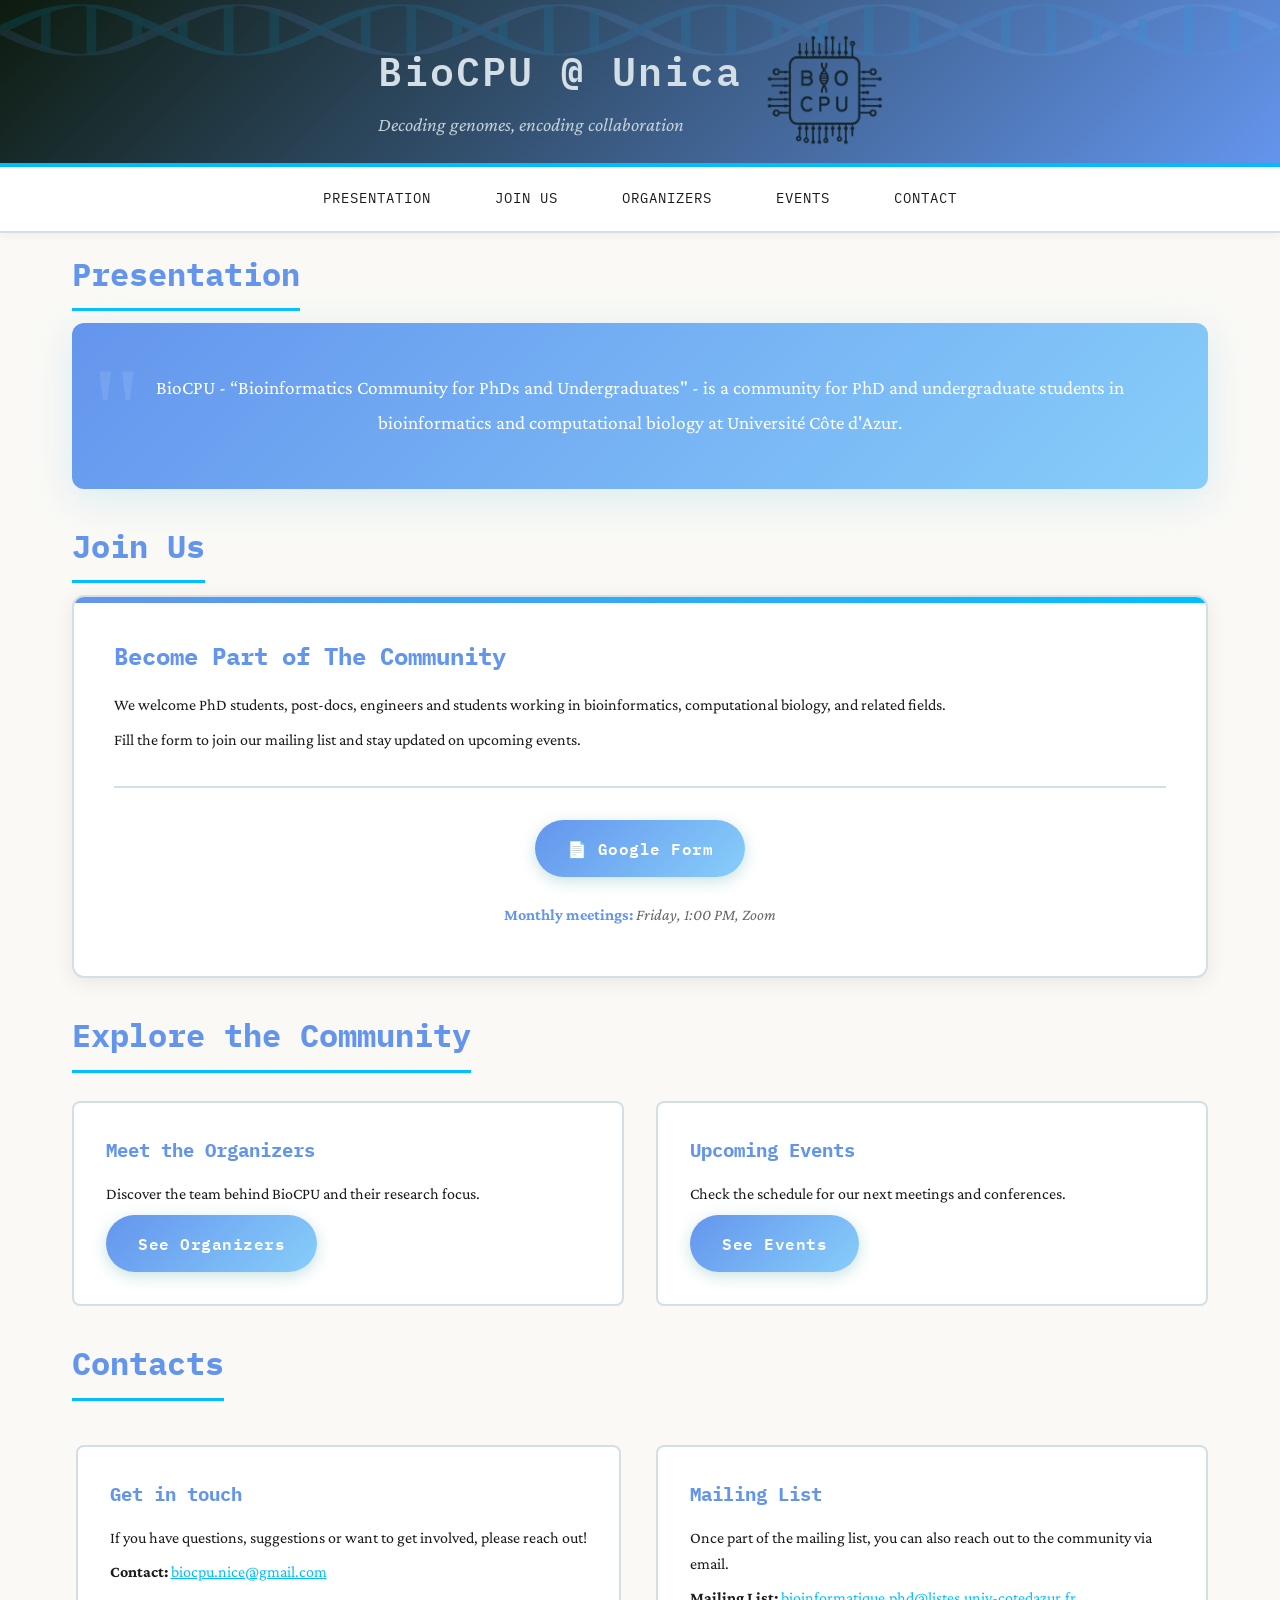
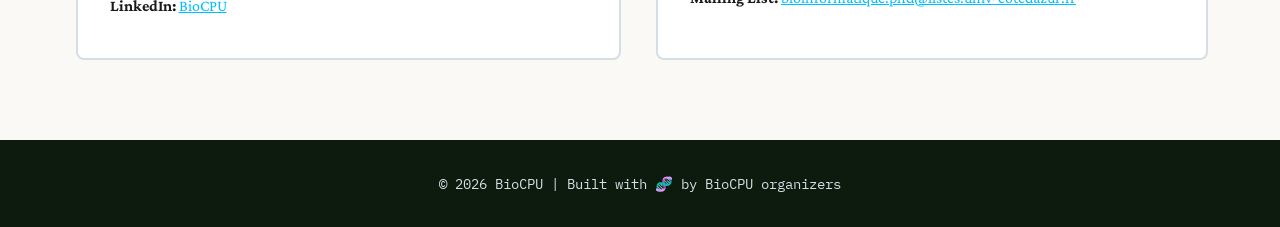
==== index.html @ 8f68344a "Initial commit" ====
<!DOCTYPE html>
<html lang="en">
<head>
    <meta charset="UTF-8">
    <meta name="viewport" content="width=device-width, initial-scale=1.0">
    <title>BioCPU</title>
    <link rel="preconnect" href="https://fonts.googleapis.com">
    <link rel="preconnect" href="https://fonts.gstatic.com" crossorigin>
    <link href="https://fonts.googleapis.com/css2?family=IBM+Plex+Mono:wght@400;500;600&family=Crimson+Pro:wght@400;600&display=swap" rel="stylesheet">
    <link rel="stylesheet" href="css/style.css">
</head>
<header>
    <div class="dna-header-animation">
        <svg viewBox="0 0 200 200" preserveAspectRatio="none">
            <defs>
                <linearGradient id="strand1" x1="0%" y1="0%" x2="100%" y2="0%">
                    <stop offset="0%" style="stop-color:#6495ed;stop-opacity:0.8" />
                    <stop offset="50%" style="stop-color:#87cefa;stop-opacity:1" />
                    <stop offset="100%" style="stop-color:#00bfff;stop-opacity:0.8" />
                </linearGradient>
                <linearGradient id="strand2" x1="0%" y1="0%" x2="100%" y2="0%">
                    <stop offset="0%" style="stop-color:#00bfff;stop-opacity:0.8" />
                    <stop offset="50%" style="stop-color:#6495ed;stop-opacity:1" />
                    <stop offset="100%" style="stop-color:#87cefa;stop-opacity:0.8" />
                </linearGradient>
            </defs>
            
            <path class="helix-path helix-path-1" stroke="url(#strand1)" fill="none" stroke-width="3" />
            <path class="helix-path helix-path-2" stroke="url(#strand2)" fill="none" stroke-width="3" />
            
            <g class="base-pairs"></g>
        </svg>
    </div>

    <div class="header-content">
        <div class="header-text">
            <h1>BioCPU @ Unica</h1>
            <p class="tagline">Decoding genomes, encoding collaboration</p>
        </div>
        <img src="image/biocpu_logo.png" alt="logo" class="header-logo">
    </div>
</header>
<body>
    <nav>
        <ul>
            <li><a href="index.html#mission">Presentation</a></li>
            <li><a href="index.html#join">Join Us</a></li>
            <li><a href="organizers.html">Organizers</a></li>
            <li><a href="events.html">Events</a></li>
            <li><a href="index.html#contact">Contact</a></li>
        </ul>
    </nav>

    <div class="container">
        <section id="mission">
            <h2>Presentation</h2>
            <div class="mission">
                BioCPU - “Bioinformatics Community for PhDs and Undergraduates" - is a community for PhD and undergraduate students in bioinformatics and computational biology at Université Côte d'Azur.
            </div>
        </section>

        <section id="join">
            <h2>Join Us</h2>
            <div class="join-box">
                <h3>Become Part of The Community</h3>
                <p>We welcome PhD students, post-docs, engineers and students working in bioinformatics, computational biology, and related fields.</p>
                <p>Fill the form to join our mailing list and stay updated on upcoming events.</p>
                <div class="join-cta">
                    <a href="https://forms.gle/1F8WT1BhVE8sNiE57" class="join-button">📄 Google Form</a>
                    <p class="join-details"><strong>Monthly meetings:</strong> Friday, 1:00 PM, Zoom</p>
                </div>
            </div>
        </section>

        <section>
            <h2>Explore the Community</h2>
            <div class="card-grid">
                <div class="card">
                    <h3>Meet the Organizers</h3>
                    <p>Discover the team behind BioCPU and their research focus.</p>
                    <a href="organizers.html" class="page-link">See Organizers</a>
                </div>
                <div class="card">
                    <h3>Upcoming Events</h3>
                    <p>Check the schedule for our next meetings and conferences.</p>
                    <a href="events.html" class="page-link">See Events</a>
                </div>
            </div>
        </section>

        <section id="contact">
            <h2>Contacts</h2>
            <div class="card-grid">
                <div class="card" style="max-width: 600px; margin: 1rem auto;">
                    <h3>Get in touch</h3>
                    <p>If you have questions, suggestions or want to get involved, please reach out!</p>
                    <p><strong>Contact:</strong> <a href="mailto:biocpu.nice@gmail.com" style="color: var(--accent);">biocpu.nice@gmail.com</a></p>
                    <p><strong>LinkedIn:</strong> <a href="https://www.linkedin.com/in/biocpu-biocpu-27b33a3ab/" style="color: var(--accent);">BioCPU</a></p>
                </div>
                <div class="card" style="max-width: 600px; margin: 1rem auto;">
                    <h3>Mailing List</h3>
                    <p>Once part of the mailing list, you can also reach out to the community via email.</p>
                    <p><strong>Mailing List:</strong> <a href="mailto:bioinformatique.phd@listes.univ-cotedazur.fr" style="color: var(--accent);">bioinformatique.phd@listes.univ-cotedazur.fr</a></p>
                </div>
            </div>
        </section>
    </div>

    <footer>
        <p>&copy; 2026 BioCPU | Built with 🧬 by BioCPU organizers</p>
    </footer>


    <script src="js/dna-animation.js"></script>
</body>
</html>
---- css/style.css ----
/* ============================================
   CSS Variables
   ============================================ */
:root {
    --primary: #6495ed;
    --secondary: #87cefa;
    --accent: #00bfff;
    --bg-light: #faf9f6;
    --bg-dark: #0d1b0e;
    --text-dark: #1a1a1a;
    --text-light: #d4dee5;
    --border: #d4dee5;
}

/* ============================================
   Reset & Base Styles
   ============================================ */
* {
    margin: 0;
    padding: 0;
    box-sizing: border-box;
}

body {
    font-family: 'Crimson Pro', serif;
    background: var(--bg-light);
    color: var(--text-dark);
    line-height: 1.6;
    overflow-x: hidden;
}

/* ============================================
   Header
   ============================================ */
header {
    background: linear-gradient(135deg, var(--bg-dark) 0%, var(--primary) 100%);
    color: var(--text-light);
    padding: 2rem 2rem 1rem;
    text-align: center;
    border-bottom: 4px solid var(--accent);
    position: relative;
    overflow: hidden;
    min-height: 50px;
    display: flex;
    flex-direction: column;
    align-items: center;
    justify-content: center;
}

.header-content {
    display: flex;
    align-items: center;
    justify-content: flex-end;
    gap: 1.5rem;
    position: relative;
    z-index: 3;
    max-width: 1000px;
    margin: 0 auto;
    padding-right: 1rem;
}

.header-logo {
    width: 120px;
    height: auto;
}

.header-text {
    text-align: left;
}

h1 {
    font-family: 'IBM Plex Mono', monospace;
    font-size: 2.5rem;
    font-weight: 600;
    letter-spacing: 2px;
    margin-bottom: 0.5rem;
    color: var(--text-light);
}

.tagline {
    font-family: 'Crimson Pro', serif;
    font-size: 1.2rem;
    opacity: 0.9;
    font-style: italic;
    color: var(--text-light);
}

/* DNA Header Animation */
.dna-header-animation {
    position: absolute;
    top: 0;
    left: 0;
    width: 100%;
    height: 100px;
    opacity: 0.15;
    pointer-events: none;
    overflow: hidden;
}

.dna-header-animation svg {
    width: 100%;
    height: 100%;
}

.covalent-bond {
    stroke: var(--accent);
    stroke-width: 1.5;
    opacity: 0.7;
}

/* ============================================
   Navigation
   ============================================ */
nav {
    background: white;
    border-bottom: 2px solid var(--border);
    position: sticky;
    top: 0;
    z-index: 100;
    box-shadow: 0 2px 10px rgba(0,0,0,0.05);
}

nav ul {
    list-style: none;
    display: flex;
    justify-content: center;
    flex-wrap: wrap;
    padding: 0;
    margin: 0;
}

nav li {
    margin: 0;
}

nav a {
    display: block;
    padding: 1.2rem 2rem;
    color: var(--text-dark);
    text-decoration: none;
    font-family: 'IBM Plex Mono', monospace;
    font-size: 0.9rem;
    text-transform: uppercase;
    letter-spacing: 1px;
    transition: all 0.3s ease;
    border-bottom: 3px solid transparent;
}

nav a:hover {
    background: var(--bg-light);
    border-bottom-color: var(--accent);
    color: var(--primary);
}

/* ============================================
   Main Content
   ============================================ */
.container {
    max-width: 1200px;
    margin: 0 auto;
    padding: 1rem 2rem 0rem;
}

/* ============================================
   Sections
   ============================================ */
section {
    margin-bottom: 2rem;
    opacity: 0;
    transform: translateY(30px);
    animation: fadeInUp 0.8s ease forwards;
}

section:nth-child(1) { animation-delay: 0.1s; }
section:nth-child(2) { animation-delay: 0.2s; }
section:nth-child(3) { animation-delay: 0.3s; }
section:nth-child(4) { animation-delay: 0.4s; }
section:nth-child(5) { animation-delay: 0.5s; }

@keyframes fadeInUp {
    to {
        opacity: 1;
        transform: translateY(0);
    }
}

/* ============================================
   Headings
   ============================================ */
h2 {
    font-family: 'IBM Plex Mono', monospace;
    font-size: 2rem;
    color: var(--primary);
    margin-bottom: 0.75rem;
    padding-bottom: 0.5rem;
    border-bottom: 3px solid var(--accent);
    display: inline-block;
}

h3 {
    font-family: 'IBM Plex Mono', monospace;
    font-size: 1.3rem;
    color: var(--primary);
    margin-top: 1rem;
    margin-bottom: 1rem;
}

/* ============================================
   Cards
   ============================================ */
.card-grid {
    display: grid;
    grid-template-columns: repeat(auto-fit, minmax(280px, 1fr));
    gap: 2rem;
    margin-top: 1rem;
    margin-bottom: 1rem;
}

.card {
    background: white;
    padding: 2rem;
    border-radius: 8px;
    border: 2px solid var(--border);
    transition: all 0.3s ease;
    position: relative;
    overflow: hidden;
    margin-bottom: 0rem;
}

.card::before {
    content: '';
    position: absolute;
    top: 0;
    left: 0;
    width: 100%;
    height: 4px;
    background: linear-gradient(90deg, var(--primary), var(--accent));
    transform: scaleX(0);
    transform-origin: left;
    transition: transform 0.3s ease;
}

.card:hover {
    transform: translateY(-5px);
    box-shadow: 0 10px 30px rgba(26, 77, 46, 0.15);
    border-color: var(--accent);
}

.card:hover::before {
    transform: scaleX(1);
}

.card h3 {
    margin-top: 0;
    font-size: 1.2rem;
}

.card p {
    margin-bottom: 0.5rem;
}

/* Member Cards */
.member-card {
    text-align: center;
    margin-bottom: 0rem;
}

.member-card .avatar {
    width: 100px;
    height: 100px;
    background: linear-gradient(135deg, var(--primary), var(--accent));
    border-radius: 50%;
    margin: 0 auto 1rem;
    display: flex;
    align-items: center;
    justify-content: center;
    font-family: 'IBM Plex Mono', monospace;
    font-size: 2rem;
    color: white;
    font-weight: 600;
}

.member-card .role {
    font-family: 'IBM Plex Mono', monospace;
    font-size: 0.85rem;
    margin-top: 0.5rem;
}

.member-card .institution {
    font-family: 'IBM Plex Mono', monospace;
    font-size: 0.85rem;
    color: var(--primary);
    text-transform: uppercase;
    letter-spacing: 1px;
    margin-top: 0.5rem;
}

/* ============================================
   Timeline (Events)
   ============================================ */
.timeline {
    position: relative;
    padding-left: 2rem;
    margin-top: 2rem;
}

.timeline::before {
    content: '';
    position: absolute;
    left: 0;
    top: 0;
    bottom: 0;
    width: 2px;
    background: linear-gradient(to bottom, var(--primary), var(--accent));
}

.timeline-item {
    position: relative;
    margin-bottom: 2rem;
    padding-left: 2rem;
}

.timeline-item::before {
    content: '';
    position: absolute;
    left: -2.5rem;
    top: 0.5rem;
    width: 12px;
    height: 12px;
    background: var(--accent);
    border: 3px solid var(--bg-light);
    border-radius: 50%;
    box-shadow: 0 0 0 2px var(--primary);
}

.timeline-date {
    font-family: 'IBM Plex Mono', monospace;
    font-size: 0.9rem;
    color: var(--primary);
    font-weight: 600;
    margin-bottom: 0.3rem;
}

.timeline-title {
    font-weight: 600;
    font-size: 1.1rem;
    margin-bottom: 0.3rem;
}

.timeline-description {
    color: #666;
    font-size: 0.95rem;
}

/* Upcoming Event Highlight */
.timeline-item.upcoming-event {
    background: linear-gradient(90deg,
        rgba(106, 167, 187, 0.4) 0%,
        rgba(106, 167, 187, 0.4) 100%);
    padding: 1rem;
    margin-left: -1rem;
    margin-right: -1rem;
    border-radius: 8px;
    border-left: 4px solid var(--accent);
    padding-left: calc(2rem + 1rem);
}

.timeline-item.upcoming-event::before {
    background: var(--primary);
    box-shadow: 0 0 0 4px rgba(106, 167, 187, 0.3);
    animation: pulse 2s infinite;
}

.timeline-item.upcoming-event .timeline-date {
    color: var(--primary);
    font-weight: 600;
}

.timeline-item.upcoming-event .timeline-title::after {
    content: " 🔔";
}

@keyframes pulse {
    0%, 100% {
        box-shadow: 0 0 0 4px rgba(106, 167, 187, 0.3);
    }
    50% {
        box-shadow: 0 0 0 6px rgba(106, 167, 187, 0.5);
    }
}

/* ============================================
   Mission Statement
   ============================================ */
.mission {
    background: linear-gradient(135deg, var(--primary) 0%, var(--secondary) 100%);
    color: white;
    padding: 3rem;
    border-radius: 12px;
    font-size: 1.2rem;
    line-height: 1.8;
    text-align: center;
    box-shadow: 0 10px 40px rgba(173, 216, 230, 0.4);
    position: relative;
    overflow: hidden;
}

.mission::before {
    content: '"';
    position: absolute;
    top: -20px;
    left: 20px;
    font-size: 120px;
    opacity: 0.1;
    font-family: serif;
}

/* ============================================
   Join Us Box
   ============================================ */
.join-box {
    background: white;
    padding: 2.5rem;
    border-radius: 12px;
    border: 2px solid var(--border);
    box-shadow: 0 4px 20px rgba(0,0,0,0.08);
    position: relative;
    overflow: hidden;
}

.join-box::before {
    content: '';
    position: absolute;
    top: 0;
    left: 0;
    width: 100%;
    height: 6px;
    background: linear-gradient(90deg, var(--primary), var(--accent));
}

.join-box h3 {
    margin-top: 0;
    color: var(--primary);
    font-size: 1.5rem;
}

.join-box p {
    margin-bottom: 0.5rem;
    font-size: 1rem;
    line-height: 1.7;
}

.join-cta {
    margin-top: 2rem;
    text-align: center;
    padding-top: 2rem;
    border-top: 2px solid var(--border);
}

.join-button,
.page-link {
    display: inline-block;
    background: linear-gradient(135deg, var(--primary), var(--secondary));
    color: white;
    padding: 1rem 2rem;
    border-radius: 50px;
    text-decoration: none;
    font-family: 'IBM Plex Mono', monospace;
    font-size: 1rem;
    font-weight: 600;
    letter-spacing: 0.5px;
    transition: all 0.3s ease;
    box-shadow: 0 4px 15px rgba(76, 155, 158, 0.3);
    border-top: 2rem;
}

.join-button:hover,
.page-link:hover {
    transform: translateY(-2px);
    box-shadow: 0 6px 25px rgba(173, 216, 230, 0.4);
    background: linear-gradient(135deg, var(--secondary), var(--primary));
}

.join-details {
    margin-top: 1.5rem;
    font-size: 0.95rem;
    color: #666;
    font-style: italic;
    margin-bottom: 0rem;
}

.join-details strong {
    color: var(--primary);
    font-style: normal;
}

/* ============================================
   Resources
   ============================================ */
.resource-list {
    display: flex;
    flex-direction: column;
    gap: 1rem;
    margin-top: 2rem;
}

.resource-item {
    background: white;
    padding: 1.5rem;
    border-left: 4px solid var(--accent);
    border-radius: 4px;
    transition: all 0.3s ease;
}

.resource-item:hover {
    border-left-color: var(--primary);
    box-shadow: 0 4px 15px rgba(0,0,0,0.1);
    transform: translateX(5px);
}

.resource-item h4 {
    font-family: 'IBM Plex Mono', monospace;
    margin-bottom: 0.5rem;
    color: var(--primary);
}

.resource-item a {
    color: var(--secondary);
    text-decoration: none;
    font-family: 'IBM Plex Mono', monospace;
    font-size: 0.9rem;
}

.resource-item a:hover {
    text-decoration: underline;
}

/* ============================================
   Footer
   ============================================ */
footer {
    background: var(--bg-dark);
    color: var(--text-light);
    text-align: center;
    padding: 2rem;
    margin-top: 4rem;
    font-family: 'IBM Plex Mono', monospace;
    font-size: 0.9rem;
}

footer a {
    color: var(--accent);
    text-decoration: none;
}

footer a:hover {
    text-decoration: underline;
}

/* ============================================
   DNA Background Animation (unused)
   ============================================ */
.dna-background {
    position: fixed;
    top: 0;
    left: 0;
    width: 100%;
    height: 100%;
    z-index: -1;
    opacity: 0.03;
    pointer-events: none;
}

.helix-strand {
    position: absolute;
    width: 2px;
    height: 100%;
    background: linear-gradient(to bottom,
        transparent 0%,
        var(--primary) 25%,
        var(--secondary) 50%,
        var(--primary) 75%,
        transparent 100%);
    animation: rotate 20s linear infinite;
}

.helix-strand:nth-child(1) { left: 20%; }
.helix-strand:nth-child(2) { left: 40%; animation-delay: -5s; }
.helix-strand:nth-child(3) { left: 60%; animation-delay: -10s; }
.helix-strand:nth-child(4) { left: 80%; animation-delay: -15s; }

@keyframes rotate {
    0% { transform: translateY(0) rotate(0deg); }
    100% { transform: translateY(-100px) rotate(360deg); }
}

/* ============================================
   Responsive Design
   ============================================ */
@media (max-width: 768px) {
    h1 { font-size: 1.8rem; }
    h2 { font-size: 1.5rem; }
    nav a { padding: 1rem 1.5rem; }
    .container { padding: 2rem 1rem; }
    .mission { padding: 2rem; font-size: 1.1rem; }
}
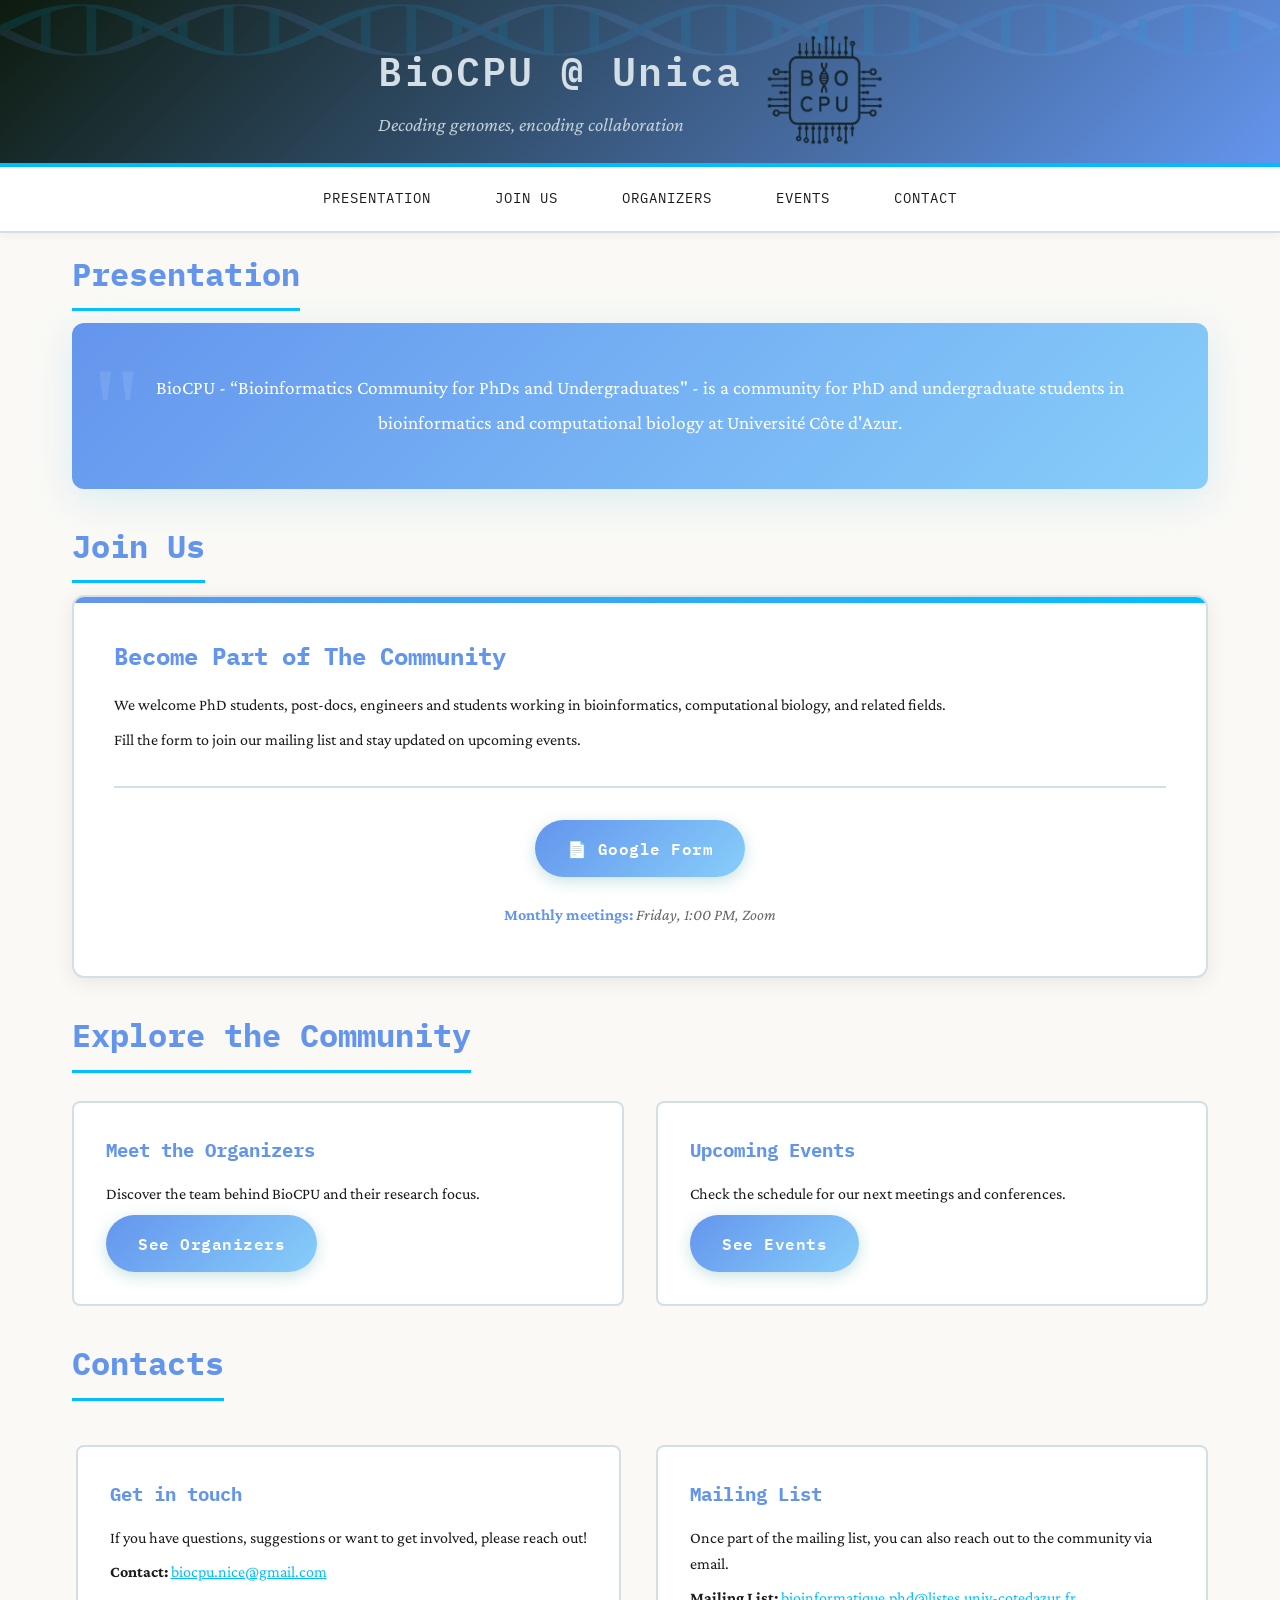
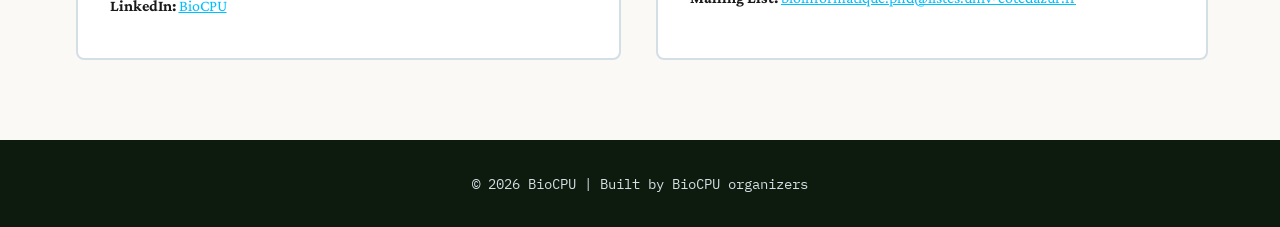
==== commit 2c14030e: "Modify footer" ====
--- a/index.html
+++ b/index.html
@@ -107,7 +107,7 @@
     </div>
 
     <footer>
-        <p>&copy; 2026 BioCPU | Built with 🧬 by BioCPU organizers</p>
+        <p>&copy; 2026 BioCPU | Built by BioCPU organizers</p>
     </footer>
 
 
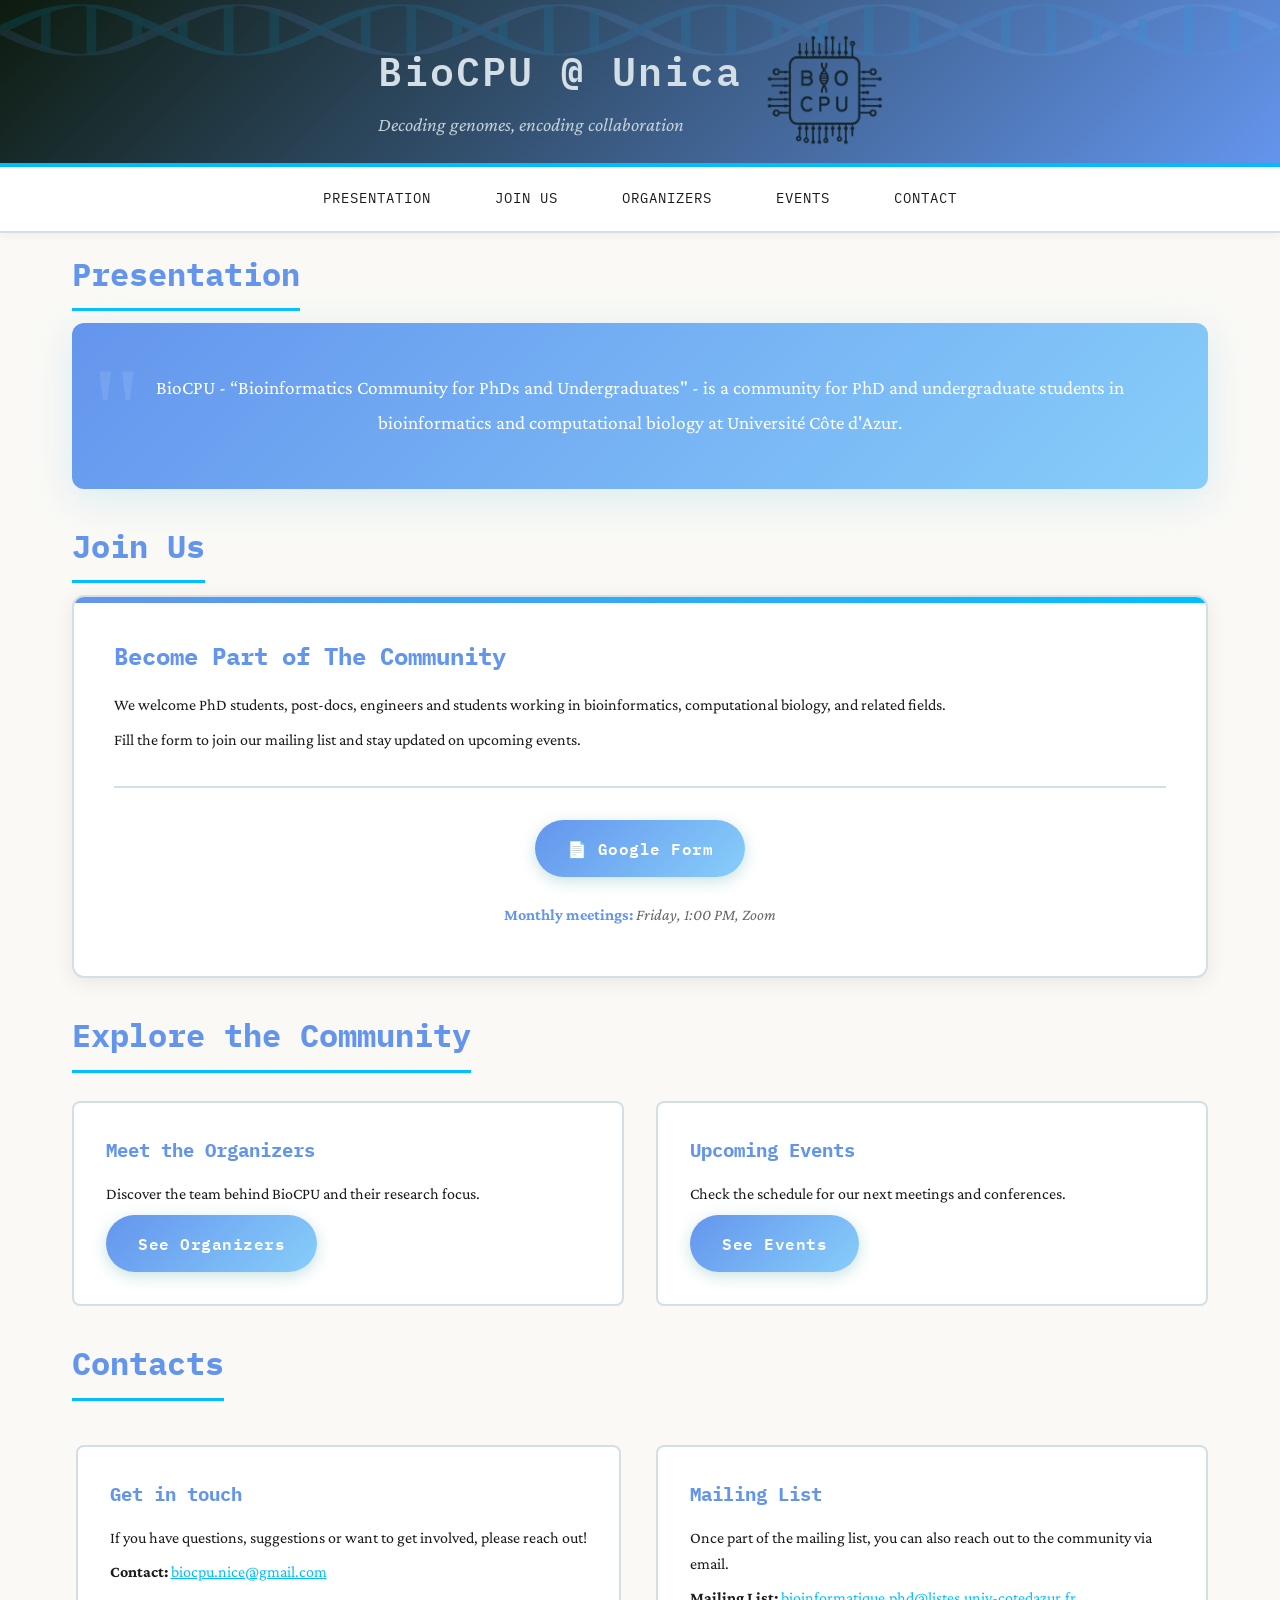
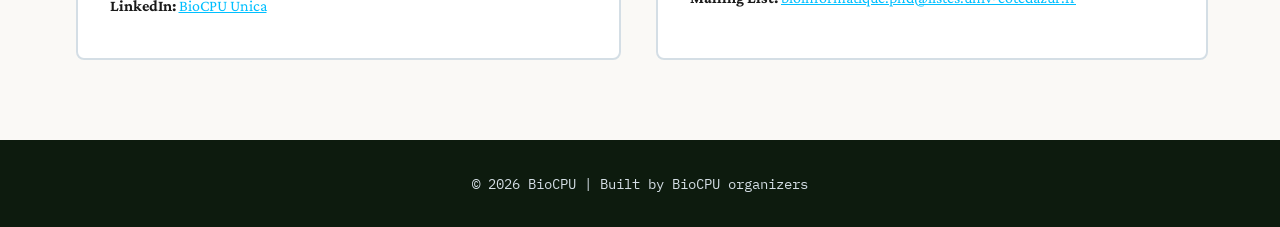
==== commit 8f6be234: "Change linkedin links" ====
--- a/index.html
+++ b/index.html
@@ -43,7 +43,7 @@
 <body>
     <nav>
         <ul>
-            <li><a href="index.html#mission">Presentation</a></li>
+            <li><a href="index.html#presentation">Presentation</a></li>
             <li><a href="index.html#join">Join Us</a></li>
             <li><a href="organizers.html">Organizers</a></li>
             <li><a href="events.html">Events</a></li>
@@ -52,7 +52,7 @@
     </nav>
 
     <div class="container">
-        <section id="mission">
+        <section id="presentation">
             <h2>Presentation</h2>
             <div class="mission">
                 BioCPU - “Bioinformatics Community for PhDs and Undergraduates" - is a community for PhD and undergraduate students in bioinformatics and computational biology at Université Côte d'Azur.
@@ -95,7 +95,7 @@
                     <h3>Get in touch</h3>
                     <p>If you have questions, suggestions or want to get involved, please reach out!</p>
                     <p><strong>Contact:</strong> <a href="mailto:biocpu.nice@gmail.com" style="color: var(--accent);">biocpu.nice@gmail.com</a></p>
-                    <p><strong>LinkedIn:</strong> <a href="https://www.linkedin.com/in/biocpu-biocpu-27b33a3ab/" style="color: var(--accent);">BioCPU</a></p>
+                    <p><strong>LinkedIn:</strong> <a href="https://www.linkedin.com/in/biocpu-unica-27b33a3ab/" style="color: var(--accent);">BioCPU Unica</a></p>
                 </div>
                 <div class="card" style="max-width: 600px; margin: 1rem auto;">
                     <h3>Mailing List</h3>
